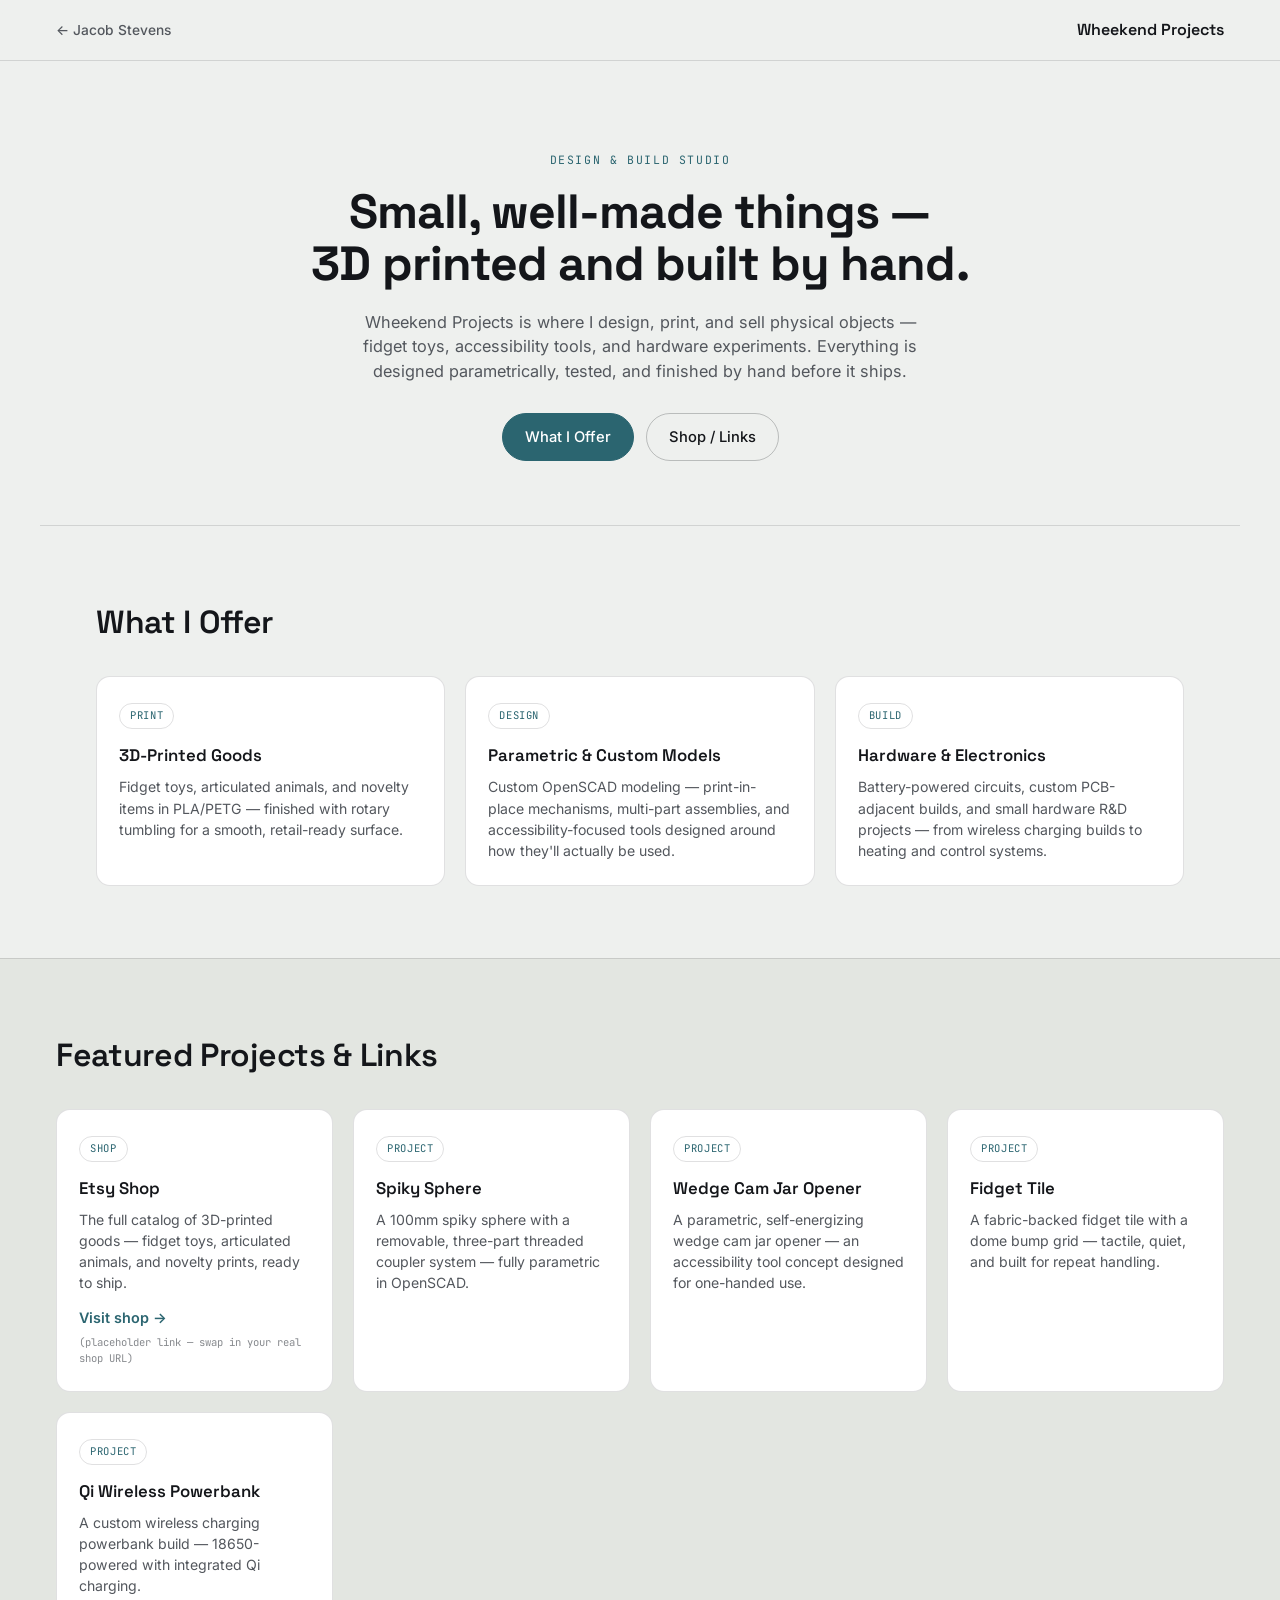
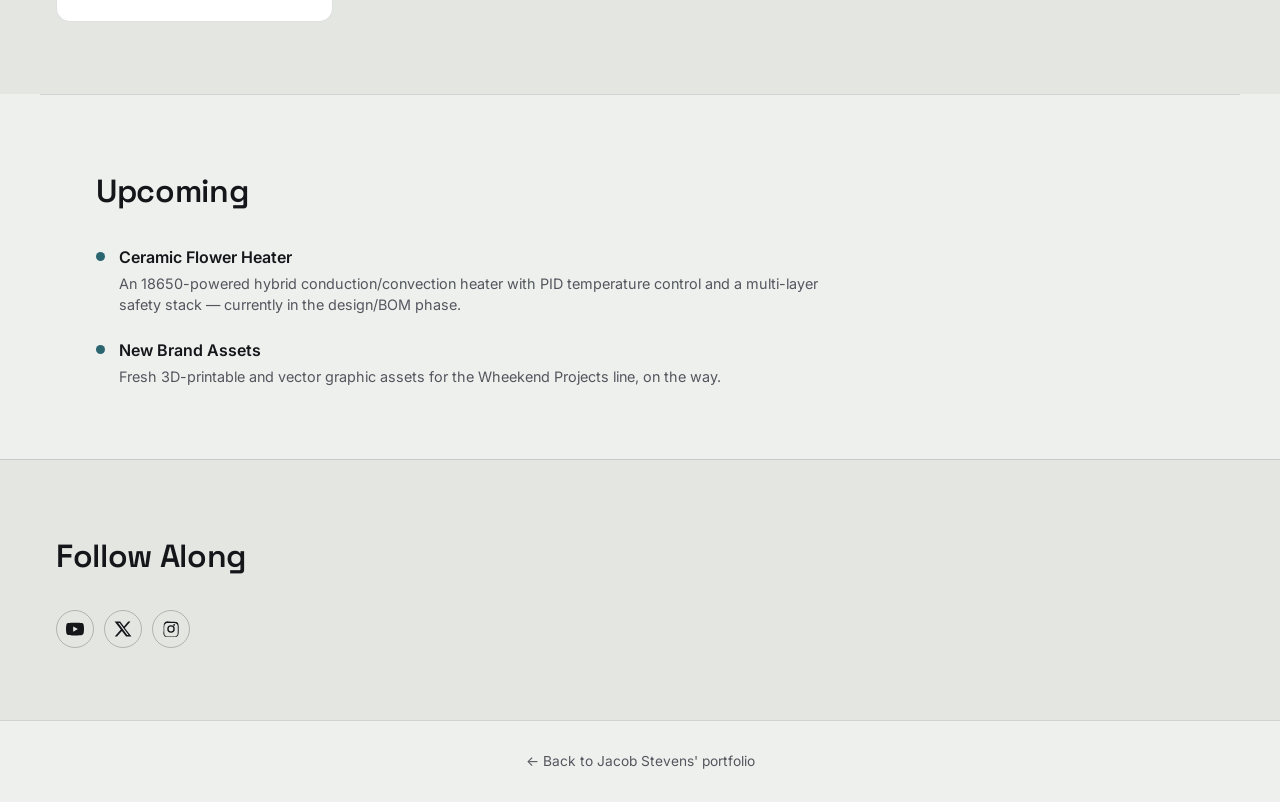
==== wheekend-projects.html @ 5ad763ce "Add files via upload" ====
<!DOCTYPE html>
<html lang="en">
<head>
<meta charset="UTF-8">
<meta name="viewport" content="width=device-width, initial-scale=1.0">
<title>Wheekend Projects — 3D-Printed Builds &amp; Hardware</title>
<link rel="preconnect" href="https://fonts.googleapis.com">
<link href="https://fonts.googleapis.com/css2?family=Space+Grotesk:wght@400;500;600;700&family=Inter:wght@400;500;600&family=JetBrains+Mono:wght@400;500&display=swap" rel="stylesheet">
<link rel="stylesheet" href="styles.css">
<link rel="stylesheet" href="wheekend.css">
</head>
<body class="wk-body">

<header class="wk-nav">
  <a href="index.html" class="wk-back">← Jacob Stevens</a>
  <span class="wk-brand">Wheekend Projects</span>
</header>

<section class="wk-hero">
  <p class="wk-eyebrow">DESIGN &amp; BUILD STUDIO</p>
  <h1 class="wk-title">Small, well-made things — <br>3D printed and built by hand.</h1>
  <p class="wk-sub">Wheekend Projects is where I design, print, and sell physical objects — fidget toys, accessibility tools, and hardware experiments. Everything is designed parametrically, tested, and finished by hand before it ships.</p>
  <div class="wk-cta-row">
    <a href="#offer" class="wk-btn wk-btn-primary">What I Offer</a>
    <a href="#shop" class="wk-btn">Shop / Links</a>
  </div>
</section>

<!-- WHAT I OFFER -->
<section class="wk-section" id="offer">
  <h2 class="wk-h2">What I Offer</h2>
  <div class="wk-grid">
    <article class="wk-card">
      <span class="wk-card-tag">PRINT</span>
      <h3>3D-Printed Goods</h3>
      <p>Fidget toys, articulated animals, and novelty items in PLA/PETG — finished with rotary tumbling for a smooth, retail-ready surface.</p>
    </article>
    <article class="wk-card">
      <span class="wk-card-tag">DESIGN</span>
      <h3>Parametric &amp; Custom Models</h3>
      <p>Custom OpenSCAD modeling — print-in-place mechanisms, multi-part assemblies, and accessibility-focused tools designed around how they'll actually be used.</p>
    </article>
    <article class="wk-card">
      <span class="wk-card-tag">BUILD</span>
      <h3>Hardware &amp; Electronics</h3>
      <p>Battery-powered circuits, custom PCB-adjacent builds, and small hardware R&amp;D projects — from wireless charging builds to heating and control systems.</p>
    </article>
  </div>
</section>

<!-- FEATURED PROJECTS -->
<section class="wk-section wk-alt" id="shop">
  <h2 class="wk-h2">Featured Projects &amp; Links</h2>
  <div class="wk-grid">
    <article class="wk-card wk-link-card">
      <span class="wk-card-tag">SHOP</span>
      <h3>Etsy Shop</h3>
      <p>The full catalog of 3D-printed goods — fidget toys, articulated animals, and novelty prints, ready to ship.</p>
      <a href="https://www.etsy.com/shop/WheekendProjects" target="_blank" rel="noopener" class="wk-link">Visit shop →</a>
      <span class="wk-note">(placeholder link — swap in your real shop URL)</span>
    </article>
    <article class="wk-card">
      <span class="wk-card-tag">PROJECT</span>
      <h3>Spiky Sphere</h3>
      <p>A 100mm spiky sphere with a removable, three-part threaded coupler system — fully parametric in OpenSCAD.</p>
    </article>
    <article class="wk-card">
      <span class="wk-card-tag">PROJECT</span>
      <h3>Wedge Cam Jar Opener</h3>
      <p>A parametric, self-energizing wedge cam jar opener — an accessibility tool concept designed for one-handed use.</p>
    </article>
    <article class="wk-card">
      <span class="wk-card-tag">PROJECT</span>
      <h3>Fidget Tile</h3>
      <p>A fabric-backed fidget tile with a dome bump grid — tactile, quiet, and built for repeat handling.</p>
    </article>
    <article class="wk-card">
      <span class="wk-card-tag">PROJECT</span>
      <h3>Qi Wireless Powerbank</h3>
      <p>A custom wireless charging powerbank build — 18650-powered with integrated Qi charging.</p>
    </article>
  </div>
</section>

<!-- UPCOMING -->
<section class="wk-section" id="upcoming">
  <h2 class="wk-h2">Upcoming</h2>
  <div class="wk-upcoming-list">
    <div class="wk-upcoming-row">
      <span class="wk-status-dot"></span>
      <div>
        <p class="wk-upcoming-title">Ceramic Flower Heater</p>
        <p class="wk-upcoming-desc">An 18650-powered hybrid conduction/convection heater with PID temperature control and a multi-layer safety stack — currently in the design/BOM phase.</p>
      </div>
    </div>
    <div class="wk-upcoming-row">
      <span class="wk-status-dot"></span>
      <div>
        <p class="wk-upcoming-title">New Brand Assets</p>
        <p class="wk-upcoming-desc">Fresh 3D-printable and vector graphic assets for the Wheekend Projects line, on the way.</p>
      </div>
    </div>
  </div>
</section>

<!-- SOCIAL -->
<section class="wk-section wk-alt">
  <h2 class="wk-h2">Follow Along</h2>
  <div class="social-links wk-social">
    <a href="https://youtube.com/@jacobs1302" class="social-btn" title="YouTube" target="_blank" rel="noopener">
      <svg viewBox="0 0 24 24" fill="currentColor"><path d="M23.5 6.2a3 3 0 0 0-2.1-2.1C19.5 3.5 12 3.5 12 3.5s-7.5 0-9.4.6A3 3 0 0 0 .5 6.2 31.6 31.6 0 0 0 0 12a31.6 31.6 0 0 0 .5 5.8 3 3 0 0 0 2.1 2.1c1.9.6 9.4.6 9.4.6s7.5 0 9.4-.6a3 3 0 0 0 2.1-2.1A31.6 31.6 0 0 0 24 12a31.6 31.6 0 0 0-.5-5.8ZM9.6 15.5V8.5L15.8 12Z"/></svg>
    </a>
    <a href="https://twitter.com/jacobs1302" class="social-btn" title="Twitter / X" target="_blank" rel="noopener">
      <svg viewBox="0 0 24 24" fill="currentColor"><path d="M18.9 2H22l-7.6 8.7L23.3 22h-7.2l-5.6-7.3L4 22H1l8.1-9.3L.8 2h7.4l5.1 6.7Zm-1.3 18h1.8L7.5 4H5.6Z"/></svg>
    </a>
    <a href="https://instagram.com/jacobs1302" class="social-btn" title="Instagram" target="_blank" rel="noopener">
      <svg viewBox="0 0 24 24" fill="currentColor"><path d="M12 2.2c3.2 0 3.6 0 4.9.1 1.2.1 2 .3 2.4.5.6.2 1 .5 1.5.9.4.4.7.9.9 1.5.2.4.4 1.2.5 2.4.1 1.3.1 1.7.1 4.9s0 3.6-.1 4.9c-.1 1.2-.3 2-.5 2.4-.2.6-.5 1-.9 1.5-.4.4-.9.7-1.5.9-.4.2-1.2.4-2.4.5-1.3.1-1.7.1-4.9.1s-3.6 0-4.9-.1c-1.2-.1-2-.3-2.4-.5-.6-.2-1-.5-1.5-.9-.4-.4-.7-.9-.9-1.5-.2-.4-.4-1.2-.5-2.4C2.2 15.6 2.2 15.2 2.2 12s0-3.6.1-4.9c.1-1.2.3-2 .5-2.4.2-.6.5-1 .9-1.5.4-.4.9-.7 1.5-.9.4-.2 1.2-.4 2.4-.5C8.4 2.2 8.8 2.2 12 2.2Zm0 1.8c-3.1 0-3.5 0-4.7.1-1 .1-1.6.2-1.9.4-.5.2-.8.4-1.2.7-.3.4-.5.7-.7 1.2-.1.3-.3.9-.4 1.9-.1 1.2-.1 1.6-.1 4.7s0 3.5.1 4.7c.1 1 .2 1.6.4 1.9.2.5.4.8.7 1.2.4.3.7.5 1.2.7.3.1.9.3 1.9.4 1.2.1 1.6.1 4.7.1s3.5 0 4.7-.1c1-.1 1.6-.2 1.9-.4.5-.2.8-.4 1.2-.7.3-.4.5-.7.7-1.2.1-.3.3-.9.4-1.9.1-1.2.1-1.6.1-4.7s0-3.5-.1-4.7c-.1-1-.2-1.6-.4-1.9-.2-.5-.4-.8-.7-1.2-.4-.3-.7-.5-1.2-.7-.3-.1-.9-.3-1.9-.4-1.2-.1-1.6-.1-4.7-.1Z"/><path d="M12 7a5 5 0 1 0 0 10 5 5 0 0 0 0-10Zm0 8.2a3.2 3.2 0 1 1 0-6.4 3.2 3.2 0 0 1 0 6.4ZM17.4 6.6a1.2 1.2 0 1 1-2.4 0 1.2 1.2 0 0 1 2.4 0Z"/></svg>
    </a>
  </div>
</section>

<footer class="wk-footer">
  <a href="index.html">← Back to Jacob Stevens' portfolio</a>
</footer>

</body>
</html>
---- styles.css ----
/* ===== Tokens =====
   Paper:  #EEF0EE  cool light gray (deliberately not cream)
   Paper alt: #E4E7E2
   Ink:    #14161A
   Ink soft: #53575D
   Red (from brand mark): #C6362B
   Teal (from mascot hat, secondary accent): #2B6570
   Line: rgba(20,22,26,.12)
*/

:root{
  --paper:#EEF0EE;
  --paper-alt:#E3E6E1;
  --ink:#14161A;
  --ink-soft:#53575D;
  --red:#C6362B;
  --red-soft:#E7DAD4;
  --teal:#2B6570;
  --line: rgba(20,22,26,.13);
  --line-strong: rgba(20,22,26,.24);
  --display: 'Space Grotesk', sans-serif;
  --body: 'Inter', sans-serif;
  --mono: 'JetBrains Mono', monospace;
}

*{box-sizing:border-box; margin:0; padding:0;}
html{scroll-behavior:smooth;}
body{
  background:var(--paper);
  color:var(--ink);
  font-family:var(--body);
  line-height:1.5;
  -webkit-font-smoothing:antialiased;
}

@media (prefers-reduced-motion: reduce){
  html{scroll-behavior:auto;}
  *{animation-duration:.01ms !important; transition-duration:.01ms !important;}
}

a{color:inherit; text-decoration:none;}
img{display:block; max-width:100%;}

.grain{
  position:fixed; inset:0; pointer-events:none; z-index:1;
  opacity:.035;
  background-image:url("data:image/svg+xml,%3Csvg xmlns='http://www.w3.org/2000/svg' width='120' height='120'%3E%3Cfilter id='n'%3E%3CfeTurbulence type='fractalNoise' baseFrequency='0.9' numOctaves='2' stitchTiles='stitch'/%3E%3C/filter%3E%3Crect width='100%25' height='100%25' filter='url(%23n)'/%3E%3C/svg%3E");
}

:focus-visible{
  outline: 2px solid var(--red);
  outline-offset: 3px;
}

/* ===== Top nav ===== */
.topnav{
  position:sticky; top:0; z-index:50;
  display:flex; align-items:center; justify-content:space-between;
  padding: 18px clamp(20px, 5vw, 56px);
  background: rgba(238,240,238,.86);
  backdrop-filter: blur(10px);
  border-bottom:1px solid var(--line);
}
.brand-mark{display:flex; flex-direction:column; line-height:1.1;}
.brand-name{font-family:var(--display); font-weight:600; font-size:1.05rem; letter-spacing:-.01em;}
.brand-handle{font-family:var(--mono); font-size:.72rem; color:var(--ink-soft); margin-top:2px;}

.navlinks{display:flex; gap:clamp(16px,3vw,34px);}
.navlinks a{
  display:flex; align-items:center; gap:7px;
  font-size:.9rem; font-weight:500; color:var(--ink-soft);
  transition:color .15s ease;
}
.navlinks a:hover{color:var(--ink);}
.navtag{
  font-family:var(--mono); font-size:.65rem; font-weight:500;
  border:1px solid var(--line-strong); border-radius:3px;
  padding:2px 5px; color:var(--ink);
}

.navtoggle{display:none; flex-direction:column; gap:5px; background:none; border:none; cursor:pointer; padding:6px;}
.navtoggle span{width:22px; height:2px; background:var(--ink); display:block;}

@media (max-width:760px){
  .navlinks{
    position:fixed; top:64px; left:0; right:0;
    background:var(--paper);
    flex-direction:column; gap:0;
    border-bottom:1px solid var(--line);
    max-height:0; overflow:hidden;
    transition:max-height .25s ease;
  }
  .navlinks.open{max-height:280px;}
  .navlinks a{padding:16px 24px; border-top:1px solid var(--line);}
  .navtoggle{display:flex;}
}

/* ===== Hero ===== */
.hero{
  display:grid; grid-template-columns:1.3fr .9fr; align-items:center; gap:40px;
  padding: clamp(50px,8vw,100px) clamp(20px,5vw,56px) clamp(60px,8vw,110px);
  max-width:1360px; margin:0 auto;
}
.hero-eyebrow{
  font-family:var(--mono); font-size:.72rem; letter-spacing:.14em;
  color:var(--red); text-transform:uppercase; margin-bottom:18px;
}
.hero-title{
  font-family:var(--display); font-weight:700;
  font-size:clamp(2.4rem, 5.4vw, 4.4rem);
  letter-spacing:-.02em; line-height:1.02;
  margin-bottom:22px;
}
.hero-sub{
  max-width:46ch; color:var(--ink-soft); font-size:1.05rem; margin-bottom:32px;
}
.hero-formats{display:flex; flex-wrap:wrap; gap:10px;}
.hero-chip{
  display:flex; align-items:center; gap:8px;
  border:1px solid var(--line-strong); border-radius:999px;
  padding:9px 16px 9px 10px; font-size:.86rem; font-weight:500;
  transition: background .15s ease, border-color .15s ease;
}
.hero-chip:hover{background:var(--ink); color:var(--paper); border-color:var(--ink);}
.chip-tag{
  font-family:var(--mono); font-size:.68rem;
  background:var(--ink); color:var(--paper);
  border-radius:3px; padding:2px 6px;
}
.hero-chip:hover .chip-tag{background:var(--paper); color:var(--ink);}

.hero-mark{
  display:flex; justify-content:center; align-items:center;
  background:#fff; border:1px solid var(--line); border-radius:18px;
  padding:24px;
}
.hero-mark img{width:100%; height:auto;}

@media (max-width:860px){
  .hero{grid-template-columns:1fr;}
  .hero-mark{order:-1; max-width:360px; margin:0 auto;}
}

/* ===== Format sections ===== */
.format-section{
  padding: clamp(56px,7vw,96px) clamp(20px,5vw,56px);
  max-width:1360px; margin:0 auto;
  border-top:1px solid var(--line);
}
.format-section.alt{background:var(--paper-alt); max-width:none; border-top:1px solid var(--line);}
.format-section.alt > *{max-width:1360px; margin-left:auto; margin-right:auto;}

.section-head{
  display:flex; gap:20px; align-items:flex-start;
  margin-bottom:40px;
}
.section-tag{
  font-family:var(--mono); font-size:.78rem; font-weight:500;
  border:1px solid var(--line-strong); border-radius:4px;
  padding:6px 9px; flex-shrink:0; margin-top:6px;
}
.section-head h2{
  font-family:var(--display); font-weight:600;
  font-size:clamp(1.7rem, 3vw, 2.3rem); letter-spacing:-.01em;
  margin-bottom:8px;
}
.section-desc{color:var(--ink-soft); font-size:1rem; max-width:56ch;}

/* ---- About ---- */
.about-section{
  padding: 0 clamp(20px,5vw,56px) clamp(50px,7vw,80px);
  max-width:1360px; margin:0 auto;
}
.about-card{
  display:flex; gap:28px; align-items:flex-start;
  background:#fff; border:1px solid var(--line); border-radius:18px;
  padding:clamp(22px,3vw,32px);
}
.about-avatar{
  width:96px; height:96px; border-radius:14px; object-fit:cover; flex-shrink:0;
  background:var(--paper-alt);
}
.about-name{font-family:var(--display); font-weight:600; font-size:1.3rem; margin-bottom:10px;}
.about-bio{color:var(--ink-soft); font-size:.95rem; max-width:64ch; margin-bottom:18px;}
.about-bio a{color:var(--red); text-decoration:underline;}
.about-bio-note{
  display:block; margin-top:8px; font-family:var(--mono); font-size:.68rem;
  color:var(--ink-soft); opacity:.65;
}
.social-links{display:flex; gap:10px; flex-wrap:wrap;}
.social-btn{
  width:38px; height:38px; border-radius:50%;
  display:flex; align-items:center; justify-content:center;
  border:1px solid var(--line-strong); color:var(--ink);
  transition: background .15s ease, color .15s ease;
}
.social-btn svg{width:18px; height:18px;}
.social-btn:hover{background:var(--ink); color:var(--paper);}

@media (max-width:560px){
  .about-card{flex-direction:column; align-items:center; text-align:center;}
  .social-links{justify-content:center;}
}

/* ---- Podcast: era timeline ---- */
.era-track{display:flex; flex-direction:column;}

.era-connector{
  display:flex; align-items:center; gap:14px;
  padding:18px 0 18px 26px;
  color:var(--ink-soft);
}
.era-connector::before{
  content:''; width:1px; height:26px; background:var(--line-strong); margin-left:1px;
}
.era-connector span{
  font-family:var(--mono); font-size:.68rem; text-transform:uppercase; letter-spacing:.1em;
  border:1px solid var(--line-strong); border-radius:999px; padding:5px 12px;
}

.era{
  background:#fff; border:1px solid var(--line); border-radius:18px;
  padding:28px clamp(20px,3vw,34px) 30px;
}
.era-head{display:flex; justify-content:space-between; align-items:center; margin-bottom:20px;}
.era-index{font-family:var(--mono); font-size:.7rem; letter-spacing:.08em; color:var(--ink-soft);}
.era-format{
  font-family:var(--mono); font-size:.66rem; letter-spacing:.06em;
  background:var(--paper-alt); border:1px solid var(--line); border-radius:999px;
  padding:4px 10px; color:var(--ink-soft);
}

.era-body{display:grid; grid-template-columns:180px 1fr; gap:28px; align-items:start;}
@media (max-width:640px){.era-body{grid-template-columns:1fr;}}

.era-logo-plate{
  border-radius:12px; overflow:hidden; display:flex; align-items:center; justify-content:center;
  aspect-ratio:1/1;
}
.era-recap{background:#151719;}
.era-tps{background:#A8D8D8;}
.era-idiot{background:#202226;}
.era-logo{width:100%; height:100%; object-fit:contain; padding:14px;}

.era-text h3{font-family:var(--display); font-weight:600; font-size:1.25rem; margin-bottom:10px;}
.era-akas{color:var(--ink-soft); font-weight:400; font-size:1rem;}
.era-text > p{color:var(--ink-soft); font-size:.92rem; max-width:62ch; margin-bottom:16px;}
.era-banner{width:100%; max-width:420px; border-radius:8px; border:1px solid var(--line);}
.era-logo-strip{display:flex; gap:10px; flex-wrap:wrap;}
.era-logo-strip img{
  width:56px; height:56px; object-fit:cover; border-radius:8px; border:1px solid var(--line);
}

.ep-gallery{
  display:grid; grid-template-columns:repeat(auto-fill, minmax(190px,1fr)); gap:14px;
  margin-top:26px; padding-top:24px; border-top:1px solid var(--line);
}
.ep-card{
  background:var(--paper); border:1px solid var(--line); border-radius:10px; overflow:hidden;
}
.ep-card img{aspect-ratio:16/9; object-fit:cover; width:100%;}
.ep-card figcaption{padding:10px 12px 12px; display:flex; flex-direction:column; gap:5px;}
.ep-thumb-placeholder{
  aspect-ratio:16/9;
  background: repeating-linear-gradient(135deg, #DAD9D3, #DAD9D3 10px, #CFCEC7 10px, #CFCEC7 20px);
  display:flex; align-items:center; justify-content:center;
  font-family:var(--mono); font-size:.68rem; color:var(--ink-soft); text-transform:uppercase;
}

.hiatus-note{
  display:flex; align-items:center; gap:9px;
  margin-top:22px; padding-top:18px; border-top:1px solid var(--line);
  font-size:.85rem; color:var(--ink-soft);
}
.hiatus-dot{width:8px; height:8px; border-radius:50%; background:var(--red); flex-shrink:0;}

/* ---- Personal Brand ---- */
.channel-strip{
  display:flex; align-items:center; gap:16px;
  background:#fff; border:1px solid var(--line); border-radius:14px;
  padding:16px 20px; margin-bottom:26px;
}
.channel-logo{width:64px; height:auto; border-radius:8px;}
.channel-name{font-family:var(--display); font-weight:600; font-size:1.05rem;}
.channel-meta{color:var(--ink-soft); font-size:.86rem; margin-top:2px;}
.channel-strip.secondary{margin-top:34px; margin-bottom:0;}

.brand-banner{
  border-radius:12px; overflow:hidden; border:1px solid var(--line); margin-bottom:22px;
}
.brand-banner img{width:100%; height:auto; display:block;}

.wheekend-mark{
  width:64px; height:64px; border-radius:8px;
  background:var(--teal); color:#fff;
  display:flex; align-items:center; justify-content:center;
  font-family:var(--mono); font-weight:600; font-size:.95rem; flex-shrink:0;
}
.pending-pill{
  margin-left:auto; font-family:var(--mono); font-size:.68rem;
  border:1px solid var(--line-strong); border-radius:999px;
  padding:6px 12px; color:var(--ink-soft); white-space:nowrap;
}
.visit-pill{
  margin-left:auto; font-family:var(--mono); font-size:.72rem; font-weight:500;
  background:var(--ink); color:var(--paper); border-radius:999px;
  padding:8px 16px; white-space:nowrap; transition:background .15s ease;
}
.visit-pill:hover{background:var(--red);}

.filter-row{display:flex; flex-wrap:wrap; gap:8px; margin-bottom:22px;}
.filter-btn{
  font-family:var(--mono); font-size:.75rem;
  border:1px solid var(--line-strong); border-radius:999px;
  background:transparent; padding:8px 14px; cursor:pointer;
  color:var(--ink-soft); transition: all .15s ease;
}
.filter-btn:hover{border-color:var(--ink);}
.filter-btn.active{background:var(--ink); color:var(--paper); border-color:var(--ink);}

.video-grid{
  display:grid; grid-template-columns:repeat(auto-fill, minmax(230px,1fr)); gap:16px;
}
.video-card{
  background:#fff; border:1px solid var(--line); border-radius:12px;
  overflow:hidden; transition: transform .18s ease, box-shadow .18s ease;
}
.video-card:hover{transform:translateY(-3px); box-shadow:0 10px 24px rgba(20,22,26,.1);}
.video-card img{aspect-ratio:16/9; object-fit:cover; width:100%;}
.video-card figcaption{padding:12px 14px 14px; display:flex; flex-direction:column; gap:6px;}
.vc-title{font-size:.86rem; font-weight:500; line-height:1.25;}
.vc-tag{font-family:var(--mono); font-size:.66rem; color:var(--red); letter-spacing:.04em;}
.video-card.hidden{display:none;}

/* ---- Esports ---- */
.org-plate-aura{background:#151719;}
.org-plate-solarix{background:#0A0A0C;}

.roster-block{
  margin-top:22px; padding-top:20px; border-top:1px solid var(--line);
}
.roster-label{
  display:block; font-family:var(--mono); font-size:.68rem; letter-spacing:.06em;
  text-transform:uppercase; color:var(--ink-soft); margin-bottom:10px;
}
.roster-chips{display:flex; flex-wrap:wrap; gap:8px;}
.roster-chip{
  font-size:.86rem; font-weight:500;
  background:var(--paper-alt); border:1px solid var(--line); border-radius:999px;
  padding:7px 14px;
}
.roster-chip-you{background:var(--ink); color:var(--paper); border-color:var(--ink);}
.roster-chip-you em{font-style:normal; opacity:.7; font-size:.85em; margin-left:4px;}

.asset-strip{
  display:flex; gap:10px; flex-wrap:wrap;
  margin-top:22px; padding-top:20px; border-top:1px solid var(--line);
}
.asset-strip img{
  width:84px; height:84px; object-fit:cover; border-radius:8px; border:1px solid var(--line);
}

/* ---- Lightbox ---- */
.lightbox-overlay{
  position:fixed; inset:0; z-index:200;
  background:rgba(20,22,26,.82);
  display:flex; align-items:center; justify-content:center;
  opacity:0; pointer-events:none; transition:opacity .18s ease;
  padding:40px;
}
.lightbox-overlay.open{opacity:1; pointer-events:auto;}
.lightbox-img{
  max-width:min(720px, 88vw); max-height:82vh;
  border-radius:10px; box-shadow:0 20px 60px rgba(0,0,0,.4);
  object-fit:contain;
}
.lightbox-close{
  position:absolute; top:22px; right:clamp(20px,4vw,48px);
  width:40px; height:40px; border-radius:50%;
  background:rgba(255,255,255,.12); border:1px solid rgba(255,255,255,.3);
  color:#fff; font-size:1.4rem; line-height:1; cursor:pointer;
}
.lightbox-close:hover{background:rgba(255,255,255,.22);}

/* ---- Painter Film ---- */
.film-layout{display:grid; grid-template-columns:.85fr 1.4fr; gap:24px;}
@media (max-width:820px){.film-layout{grid-template-columns:1fr;}}
.film-cover{
  position:relative; aspect-ratio:2/3; border-radius:12px; overflow:hidden;
  border:1px solid var(--line);
}
.film-cover-img{width:100%; height:100%; object-fit:cover;}

.crew-grid{
  display:grid; grid-template-columns:repeat(auto-fill, minmax(150px,1fr)); gap:14px;
  align-content:start;
}
.crew-card{
  background:#fff; border:1px solid var(--line); border-radius:10px; overflow:hidden;
}
.crew-card img{aspect-ratio:1/1; object-fit:cover; width:100%;}
.crew-card figcaption{padding:10px 12px 12px; display:flex; flex-direction:column; gap:3px;}
.crew-role{font-family:var(--mono); font-size:.66rem; color:var(--red); text-transform:uppercase; letter-spacing:.04em;}
.crew-name{font-size:.86rem; font-weight:500;}

/* ===== Footer ===== */
.footer-banner{
  max-width:1360px; margin:0 auto 24px; border-radius:12px; overflow:hidden;
  border:1px solid var(--line);
}
.footer-banner img{width:100%; height:auto; display:block;}
.site-footer{border-top:1px solid var(--line); padding: 30px clamp(20px,5vw,56px);}
.footer-inner{
  max-width:1360px; margin:0 auto;
  display:flex; justify-content:space-between; align-items:center; flex-wrap:wrap; gap:10px;
}
.footer-name{font-family:var(--display); font-weight:600; font-size:.95rem;}
.footer-handle{font-family:var(--mono); font-size:.75rem; color:var(--ink-soft);}
.footer-note{font-size:.78rem; color:var(--ink-soft);}
---- wheekend.css ----
/* Wheekend Projects — uses the same tokens as styles.css, teal as primary accent instead of red */

.wk-body{background:var(--paper);}

.wk-nav{
  display:flex; align-items:center; justify-content:space-between;
  padding:18px clamp(20px,5vw,56px);
  border-bottom:1px solid var(--line);
  position:sticky; top:0; background:rgba(238,240,238,.9); backdrop-filter:blur(10px); z-index:10;
}
.wk-back{font-size:.86rem; color:var(--ink-soft); font-weight:500;}
.wk-back:hover{color:var(--ink);}
.wk-brand{font-family:var(--display); font-weight:600; font-size:1rem;}

.wk-hero{
  max-width:900px; margin:0 auto; text-align:center;
  padding: clamp(50px,8vw,90px) clamp(20px,5vw,56px) clamp(40px,6vw,64px);
}
.wk-eyebrow{
  font-family:var(--mono); font-size:.72rem; letter-spacing:.14em; text-transform:uppercase;
  color:var(--teal); margin-bottom:18px;
}
.wk-title{
  font-family:var(--display); font-weight:700; letter-spacing:-.02em; line-height:1.08;
  font-size:clamp(2rem,4.5vw,3rem); margin-bottom:20px;
}
.wk-sub{color:var(--ink-soft); font-size:1.02rem; max-width:56ch; margin:0 auto 30px;}
.wk-cta-row{display:flex; gap:12px; justify-content:center; flex-wrap:wrap;}
.wk-btn{
  font-weight:500; font-size:.92rem; border-radius:999px; padding:12px 22px;
  border:1px solid var(--line-strong); transition:all .15s ease;
}
.wk-btn:hover{border-color:var(--ink);}
.wk-btn-primary{background:var(--teal); color:#fff; border-color:var(--teal);}
.wk-btn-primary:hover{background:#1F4E57;}

.wk-section{
  max-width:1200px; margin:0 auto;
  padding: clamp(46px,6vw,72px) clamp(20px,5vw,56px);
  border-top:1px solid var(--line);
}
.wk-alt{background:var(--paper-alt); max-width:none;}
.wk-alt > *{max-width:1200px; margin-left:auto; margin-right:auto;}
.wk-h2{
  font-family:var(--display); font-weight:600; font-size:clamp(1.5rem,2.6vw,2rem);
  margin-bottom:30px; letter-spacing:-.01em;
}

.wk-grid{
  display:grid; grid-template-columns:repeat(auto-fill, minmax(260px,1fr)); gap:20px;
}
.wk-card{
  background:#fff; border:1px solid var(--line); border-radius:14px;
  padding:24px 22px;
}
.wk-card-tag{
  display:inline-block; font-family:var(--mono); font-size:.66rem; letter-spacing:.06em;
  color:var(--teal); border:1px solid var(--line); border-radius:999px;
  padding:4px 10px; margin-bottom:14px;
}
.wk-card h3{font-family:var(--display); font-size:1.05rem; font-weight:600; margin-bottom:8px;}
.wk-card p{color:var(--ink-soft); font-size:.88rem;}
.wk-link{display:inline-block; margin-top:14px; font-weight:600; color:var(--teal); font-size:.9rem;}
.wk-note{display:block; margin-top:6px; font-family:var(--mono); font-size:.66rem; color:var(--ink-soft); opacity:.7;}

.wk-upcoming-list{display:flex; flex-direction:column; gap:22px; max-width:760px;}
.wk-upcoming-row{display:flex; gap:14px; align-items:flex-start;}
.wk-status-dot{
  width:9px; height:9px; border-radius:50%; background:var(--teal);
  margin-top:7px; flex-shrink:0;
}
.wk-upcoming-title{font-weight:600; margin-bottom:4px;}
.wk-upcoming-desc{color:var(--ink-soft); font-size:.9rem;}

.wk-social{justify-content:flex-start;}
.wk-social .social-btn:hover{background:var(--teal); color:#fff;}

.wk-footer{
  text-align:center; padding:30px; border-top:1px solid var(--line);
  font-size:.86rem; color:var(--ink-soft);
}
.wk-footer a:hover{color:var(--ink);}
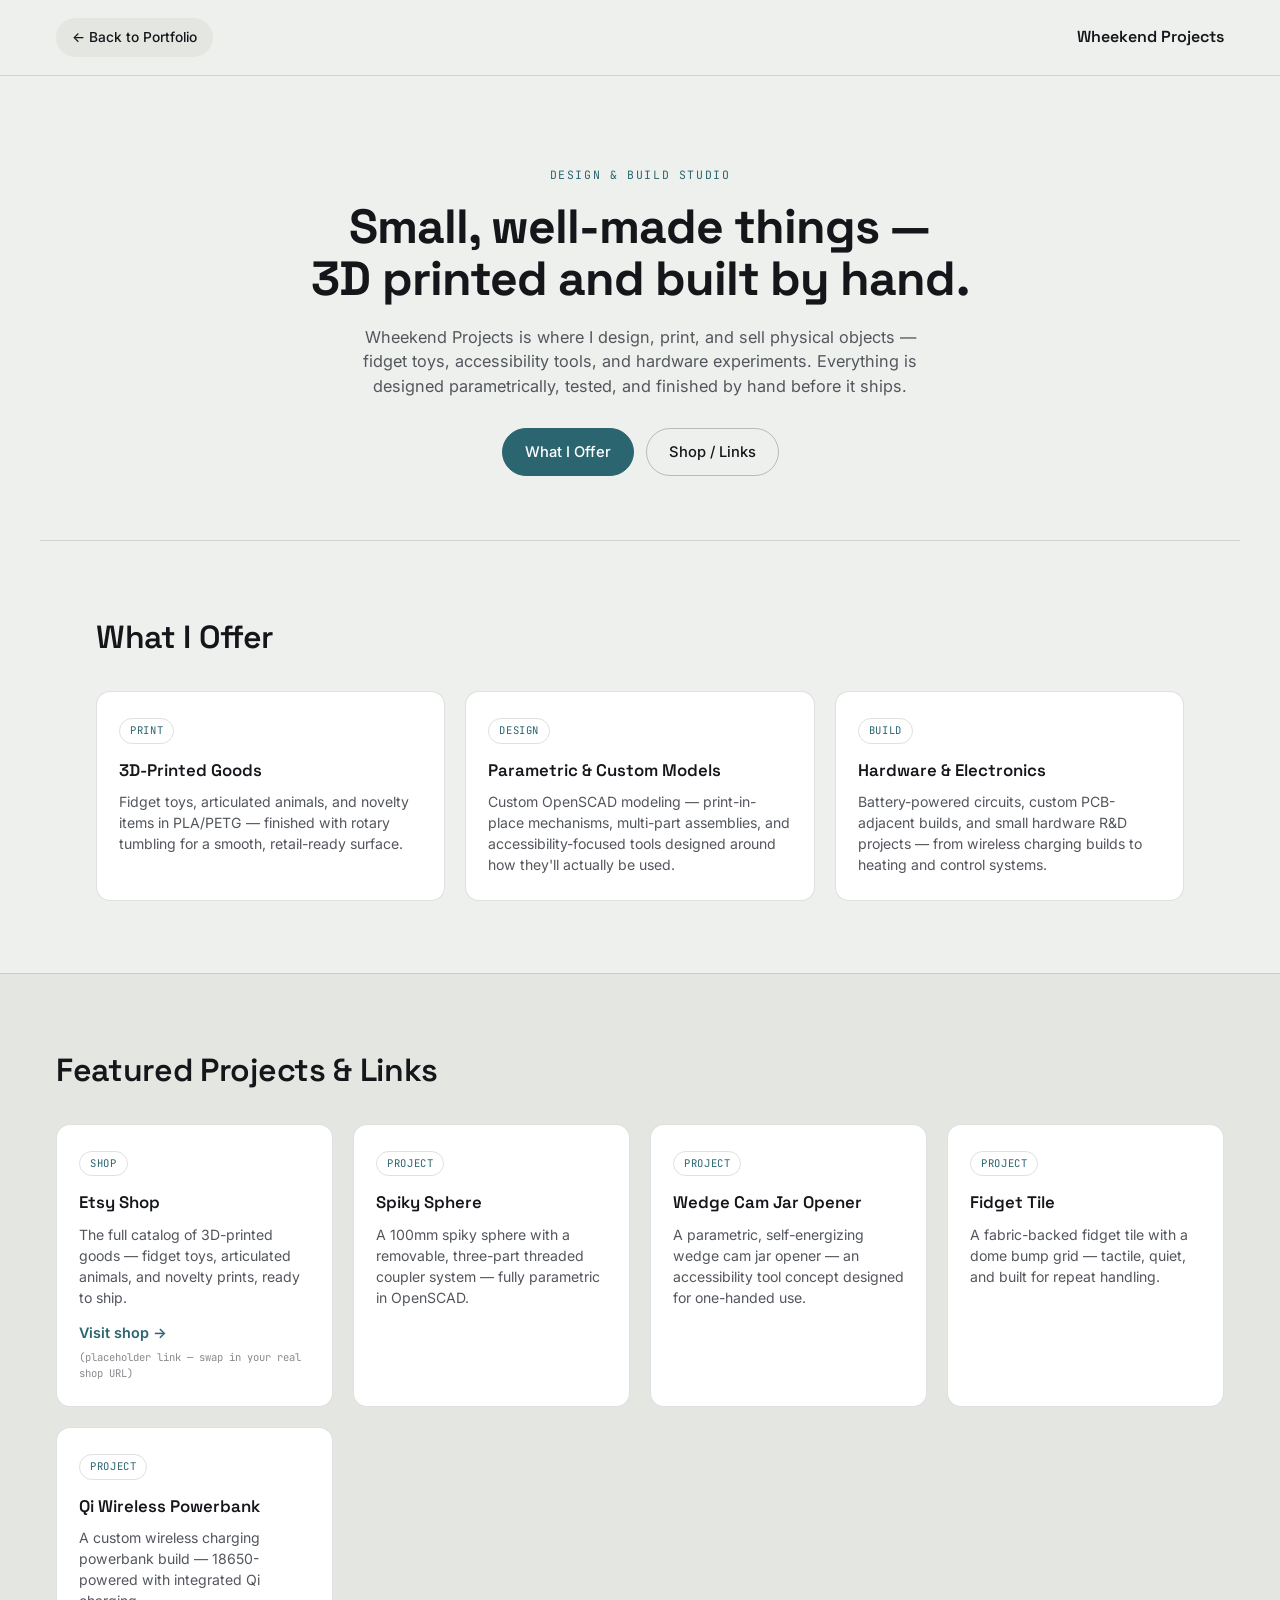
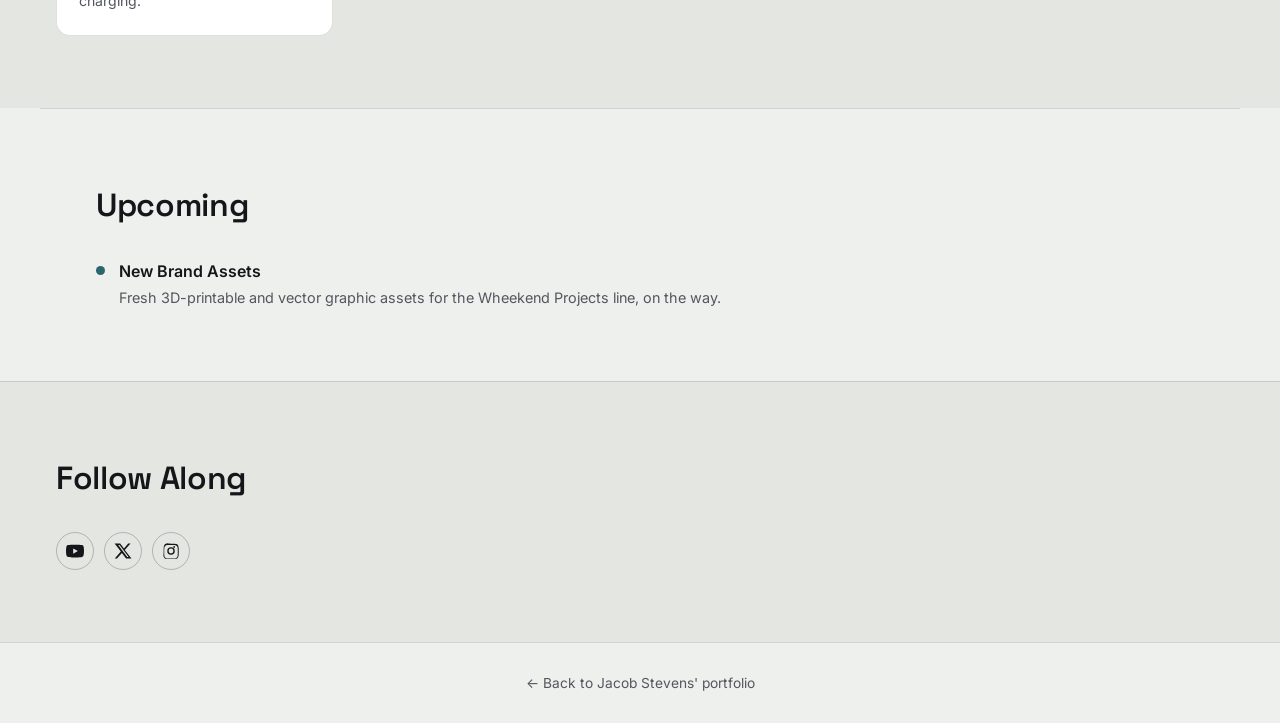
==== commit 81fbd18b: "Add files via upload" ====
--- a/wheekend-projects.html
+++ b/wheekend-projects.html
@@ -12,7 +12,7 @@
 <body class="wk-body">
 
 <header class="wk-nav">
-  <a href="index.html" class="wk-back">← Jacob Stevens</a>
+  <a href="index.html" class="wk-back">← Back to Portfolio</a>
   <span class="wk-brand">Wheekend Projects</span>
 </header>
 
@@ -89,13 +89,6 @@
     <div class="wk-upcoming-row">
       <span class="wk-status-dot"></span>
       <div>
-        <p class="wk-upcoming-title">Ceramic Flower Heater</p>
-        <p class="wk-upcoming-desc">An 18650-powered hybrid conduction/convection heater with PID temperature control and a multi-layer safety stack — currently in the design/BOM phase.</p>
-      </div>
-    </div>
-    <div class="wk-upcoming-row">
-      <span class="wk-status-dot"></span>
-      <div>
         <p class="wk-upcoming-title">New Brand Assets</p>
         <p class="wk-upcoming-desc">Fresh 3D-printable and vector graphic assets for the Wheekend Projects line, on the way.</p>
       </div>
--- a/styles.css
+++ b/styles.css
@@ -72,6 +72,13 @@
   transition:color .15s ease;
 }
 .navlinks a:hover{color:var(--ink);}
+.navlink-external{
+  color:var(--ink) !important;
+  background:var(--paper-alt); border-radius:999px; padding:7px 14px 7px 8px !important;
+  margin-left:4px;
+}
+.navlink-external:hover{background:var(--ink); color:var(--paper) !important;}
+.navlink-external .navtag{background:var(--teal); color:#fff; border-color:var(--teal);}
 .navtag{
   font-family:var(--mono); font-size:.65rem; font-weight:500;
   border:1px solid var(--line-strong); border-radius:3px;
--- a/wheekend.css
+++ b/wheekend.css
@@ -8,8 +8,12 @@
   border-bottom:1px solid var(--line);
   position:sticky; top:0; background:rgba(238,240,238,.9); backdrop-filter:blur(10px); z-index:10;
 }
-.wk-back{font-size:.86rem; color:var(--ink-soft); font-weight:500;}
-.wk-back:hover{color:var(--ink);}
+.wk-back{
+  font-size:.86rem; color:var(--ink); font-weight:500;
+  background:var(--paper-alt); border-radius:999px; padding:9px 16px;
+  transition:background .15s ease;
+}
+.wk-back:hover{background:var(--ink); color:var(--paper);}
 .wk-brand{font-family:var(--display); font-weight:600; font-size:1rem;}
 
 .wk-hero{
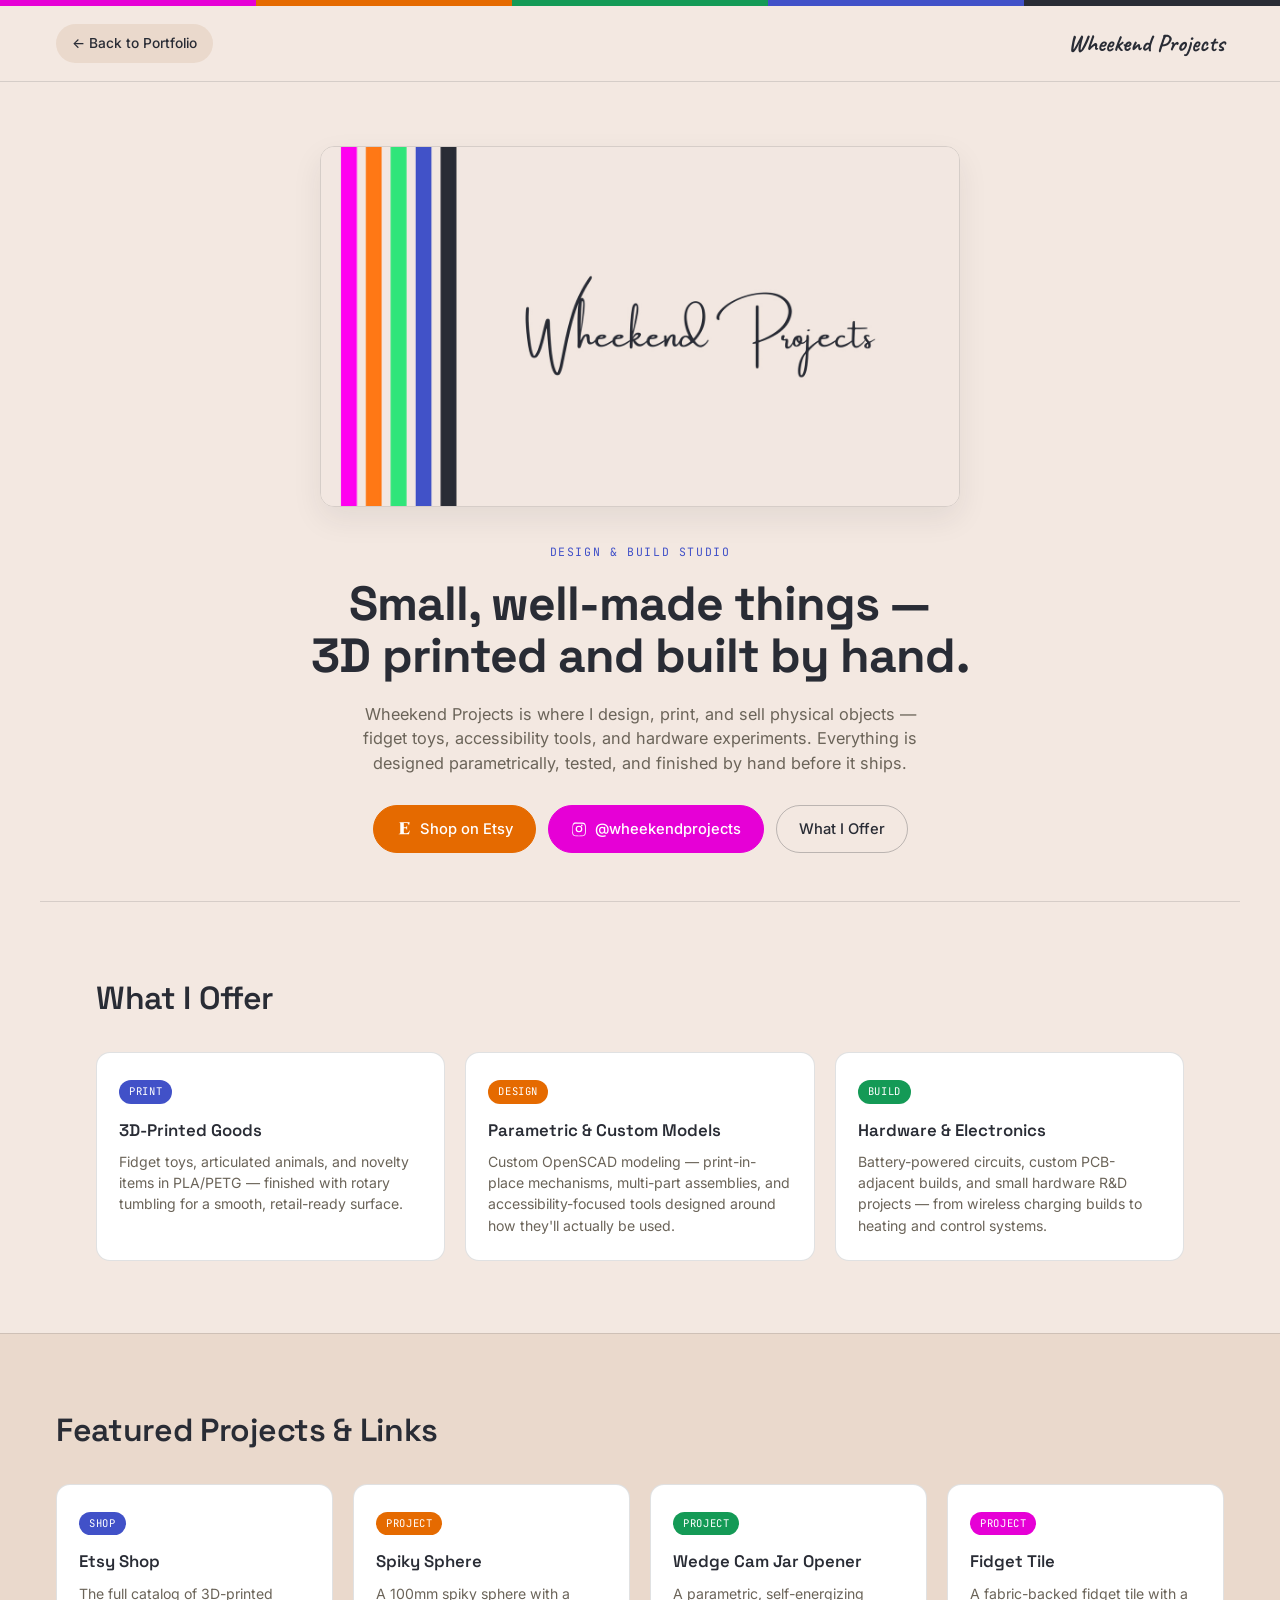
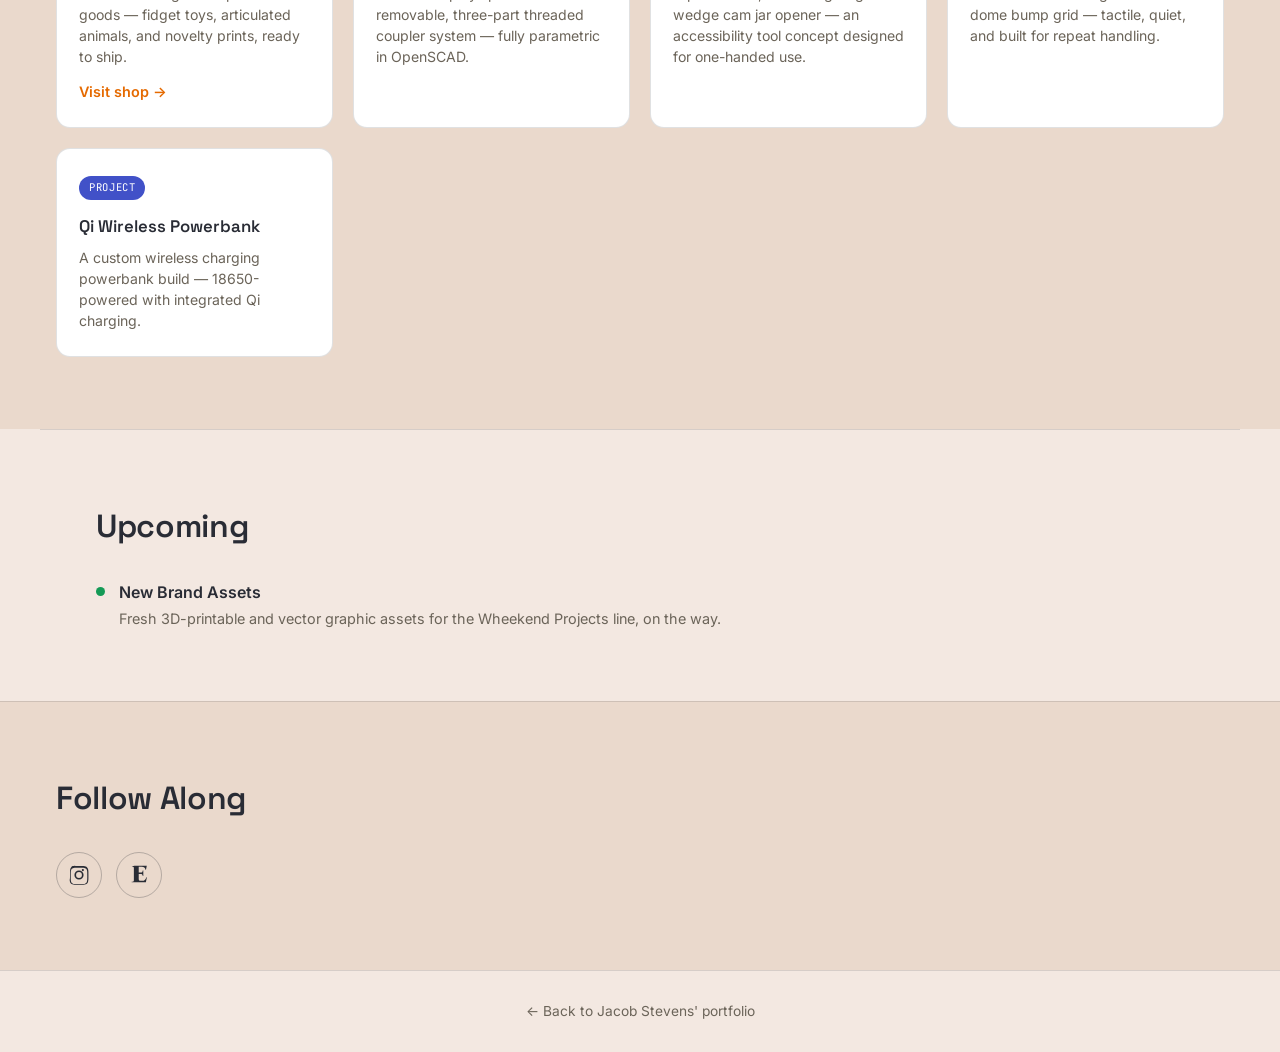
==== commit 8e5e9ad5: "Add files via upload" ====
--- a/wheekend-projects.html
+++ b/wheekend-projects.html
@@ -5,11 +5,13 @@
 <meta name="viewport" content="width=device-width, initial-scale=1.0">
 <title>Wheekend Projects — 3D-Printed Builds &amp; Hardware</title>
 <link rel="preconnect" href="https://fonts.googleapis.com">
-<link href="https://fonts.googleapis.com/css2?family=Space+Grotesk:wght@400;500;600;700&family=Inter:wght@400;500;600&family=JetBrains+Mono:wght@400;500&display=swap" rel="stylesheet">
+<link href="https://fonts.googleapis.com/css2?family=Space+Grotesk:wght@400;500;600;700&family=Inter:wght@400;500;600&family=JetBrains+Mono:wght@400;500&family=Caveat:wght@600;700&display=swap" rel="stylesheet">
 <link rel="stylesheet" href="styles.css">
 <link rel="stylesheet" href="wheekend.css">
 </head>
 <body class="wk-body">
+
+<div class="wk-stripe-bar"><span></span><span></span><span></span><span></span><span></span></div>
 
 <header class="wk-nav">
   <a href="index.html" class="wk-back">← Back to Portfolio</a>
@@ -17,12 +19,22 @@
 </header>
 
 <section class="wk-hero">
+  <div class="wk-hero-banner">
+    <img src="images/Wheekend_Banner.jpg" alt="Wheekend Projects banner">
+  </div>
   <p class="wk-eyebrow">DESIGN &amp; BUILD STUDIO</p>
   <h1 class="wk-title">Small, well-made things — <br>3D printed and built by hand.</h1>
   <p class="wk-sub">Wheekend Projects is where I design, print, and sell physical objects — fidget toys, accessibility tools, and hardware experiments. Everything is designed parametrically, tested, and finished by hand before it ships.</p>
   <div class="wk-cta-row">
-    <a href="#offer" class="wk-btn wk-btn-primary">What I Offer</a>
-    <a href="#shop" class="wk-btn">Shop / Links</a>
+    <a href="https://www.etsy.com/shop/WheekendProjects?ref=seller-platform-mcnav" target="_blank" rel="noopener" class="wk-btn wk-btn-etsy">
+      <svg viewBox="0 0 24 24" fill="currentColor"><path d="M7 2h13.5l-.9 4.2h-.5C18.5 3.8 17.6 3 15 3h-3.3v6.4h2c1.7 0 2.1-.6 2.4-2.4h.6v6.1h-.6c-.2-1.7-.7-2.3-2.4-2.3h-2V16c0 1.7.5 2.3 2.6 2.3h1.1c2.7 0 3.5-1 4.7-3.9h.5L19.5 20H4v-.6c1.9-.2 2.4-.4 2.4-1.7V4.3c0-1.3-.5-1.5-2.4-1.7Z"/></svg>
+      Shop on Etsy
+    </a>
+    <a href="https://www.instagram.com/wheekendprojects" target="_blank" rel="noopener" class="wk-btn wk-btn-insta">
+      <svg viewBox="0 0 24 24" fill="currentColor"><path d="M12 2.2c3.2 0 3.6 0 4.9.1 1.2.1 2 .3 2.4.5.6.2 1 .5 1.5.9.4.4.7.9.9 1.5.2.4.4 1.2.5 2.4.1 1.3.1 1.7.1 4.9s0 3.6-.1 4.9c-.1 1.2-.3 2-.5 2.4-.2.6-.5 1-.9 1.5-.4.4-.9.7-1.5.9-.4.2-1.2.4-2.4.5-1.3.1-1.7.1-4.9.1s-3.6 0-4.9-.1c-1.2-.1-2-.3-2.4-.5-.6-.2-1-.5-1.5-.9-.4-.4-.7-.9-.9-1.5-.2-.4-.4-1.2-.5-2.4C2.2 15.6 2.2 15.2 2.2 12s0-3.6.1-4.9c.1-1.2.3-2 .5-2.4.2-.6.5-1 .9-1.5.4-.4.9-.7 1.5-.9.4-.2 1.2-.4 2.4-.5C8.4 2.2 8.8 2.2 12 2.2Zm0 1.8c-3.1 0-3.5 0-4.7.1-1 .1-1.6.2-1.9.4-.5.2-.8.4-1.2.7-.3.4-.5.7-.7 1.2-.1.3-.3.9-.4 1.9-.1 1.2-.1 1.6-.1 4.7s0 3.5.1 4.7c.1 1 .2 1.6.4 1.9.2.5.4.8.7 1.2.4.3.7.5 1.2.7.3.1.9.3 1.9.4 1.2.1 1.6.1 4.7.1s3.5 0 4.7-.1c1-.1 1.6-.2 1.9-.4.5-.2.8-.4 1.2-.7.3-.4.5-.7.7-1.2.1-.3.3-.9.4-1.9.1-1.2.1-1.6.1-4.7s0-3.5-.1-4.7c-.1-1-.2-1.6-.4-1.9-.2-.5-.4-.8-.7-1.2-.4-.3-.7-.5-1.2-.7-.3-.1-.9-.3-1.9-.4-1.2-.1-1.6-.1-4.7-.1Z"/><path d="M12 7a5 5 0 1 0 0 10 5 5 0 0 0 0-10Zm0 8.2a3.2 3.2 0 1 1 0-6.4 3.2 3.2 0 0 1 0 6.4ZM17.4 6.6a1.2 1.2 0 1 1-2.4 0 1.2 1.2 0 0 1 2.4 0Z"/></svg>
+      @wheekendprojects
+    </a>
+    <a href="#offer" class="wk-btn">What I Offer</a>
   </div>
 </section>
 
@@ -56,8 +68,7 @@
       <span class="wk-card-tag">SHOP</span>
       <h3>Etsy Shop</h3>
       <p>The full catalog of 3D-printed goods — fidget toys, articulated animals, and novelty prints, ready to ship.</p>
-      <a href="https://www.etsy.com/shop/WheekendProjects" target="_blank" rel="noopener" class="wk-link">Visit shop →</a>
-      <span class="wk-note">(placeholder link — swap in your real shop URL)</span>
+      <a href="https://www.etsy.com/shop/WheekendProjects?ref=seller-platform-mcnav" target="_blank" rel="noopener" class="wk-link">Visit shop →</a>
     </article>
     <article class="wk-card">
       <span class="wk-card-tag">PROJECT</span>
@@ -100,14 +111,11 @@
 <section class="wk-section wk-alt">
   <h2 class="wk-h2">Follow Along</h2>
   <div class="social-links wk-social">
-    <a href="https://youtube.com/@jacobs1302" class="social-btn" title="YouTube" target="_blank" rel="noopener">
-      <svg viewBox="0 0 24 24" fill="currentColor"><path d="M23.5 6.2a3 3 0 0 0-2.1-2.1C19.5 3.5 12 3.5 12 3.5s-7.5 0-9.4.6A3 3 0 0 0 .5 6.2 31.6 31.6 0 0 0 0 12a31.6 31.6 0 0 0 .5 5.8 3 3 0 0 0 2.1 2.1c1.9.6 9.4.6 9.4.6s7.5 0 9.4-.6a3 3 0 0 0 2.1-2.1A31.6 31.6 0 0 0 24 12a31.6 31.6 0 0 0-.5-5.8ZM9.6 15.5V8.5L15.8 12Z"/></svg>
+    <a href="https://www.instagram.com/wheekendprojects" class="social-btn" title="Instagram — @wheekendprojects" target="_blank" rel="noopener">
+      <svg viewBox="0 0 24 24" fill="currentColor"><path d="M12 2.2c3.2 0 3.6 0 4.9.1 1.2.1 2 .3 2.4.5.6.2 1 .5 1.5.9.4.4.7.9.9 1.5.2.4.4 1.2.5 2.4.1 1.3.1 1.7.1 4.9s0 3.6-.1 4.9c-.1 1.2-.3 2-.5 2.4-.2.6-.5 1-.9 1.5-.4.4-.9.7-1.5.9-.4.2-1.2.4-2.4.5-1.3.1-1.7.1-4.9.1s-3.6 0-4.9-.1c-1.2-.1-2-.3-2.4-.5-.6-.2-1-.5-1.5-.9-.4-.4-.7-.9-.9-1.5-.2-.4-.4-1.2-.5-2.4C2.2 15.6 2.2 15.2 2.2 12s0-3.6.1-4.9c.1-1.2.3-2 .5-2.4.2-.6.5-1 .9-1.5.4-.4.9-.7 1.5-.9.4-.2 1.2-.4 2.4-.5C8.4 2.2 8.8 2.2 12 2.2Zm0 1.8c-3.1 0-3.5 0-4.7.1-1 .1-1.6.2-1.9.4-.5.2-.8.4-1.2.7-.3.4-.5.7-.7 1.2-.1.3-.3.9-.4 1.9-.1 1.2-.1 1.6-.1 4.7s0 3.5.1 4.7c.1 1 .2 1.6.4 1.9.2.5.4.8.7 1.2.4.3.7.5 1.2.7.3.1.9.3 1.9.4 1.2.1 1.6.1 4.7.1s3.5 0 4.7-.1c1-.1 1.6-.2 1.9-.4.5-.2.8-.4 1.2-.7.3-.4.5-.7.7-1.2.1-.3.3-.9.4-1.9.1-1.2.1-1.6.1-4.7s0-3.5-.1-4.7c-.1-1-.2-1.6-.4-1.9-.2-.5-.4-.8-.7-1.2-.4-.3-.7-.5-1.2-.7-.3-.1-.9-.3-1.9-.4-1.2-.1-1.6-.1-4.7-.1Z"/><path d="M12 7a5 5 0 1 0 0 10 5 5 0 0 0 0-10Zm0 8.2a3.2 3.2 0 1 1 0-6.4 3.2 3.2 0 0 1 0 6.4ZM17.4 6.6a1.2 1.2 0 1 1-2.4 0 1.2 1.2 0 0 1 2.4 0Z"/></svg>
     </a>
-    <a href="https://twitter.com/jacobs1302" class="social-btn" title="Twitter / X" target="_blank" rel="noopener">
-      <svg viewBox="0 0 24 24" fill="currentColor"><path d="M18.9 2H22l-7.6 8.7L23.3 22h-7.2l-5.6-7.3L4 22H1l8.1-9.3L.8 2h7.4l5.1 6.7Zm-1.3 18h1.8L7.5 4H5.6Z"/></svg>
-    </a>
-    <a href="https://instagram.com/jacobs1302" class="social-btn" title="Instagram" target="_blank" rel="noopener">
-      <svg viewBox="0 0 24 24" fill="currentColor"><path d="M12 2.2c3.2 0 3.6 0 4.9.1 1.2.1 2 .3 2.4.5.6.2 1 .5 1.5.9.4.4.7.9.9 1.5.2.4.4 1.2.5 2.4.1 1.3.1 1.7.1 4.9s0 3.6-.1 4.9c-.1 1.2-.3 2-.5 2.4-.2.6-.5 1-.9 1.5-.4.4-.9.7-1.5.9-.4.2-1.2.4-2.4.5-1.3.1-1.7.1-4.9.1s-3.6 0-4.9-.1c-1.2-.1-2-.3-2.4-.5-.6-.2-1-.5-1.5-.9-.4-.4-.7-.9-.9-1.5-.2-.4-.4-1.2-.5-2.4C2.2 15.6 2.2 15.2 2.2 12s0-3.6.1-4.9c.1-1.2.3-2 .5-2.4.2-.6.5-1 .9-1.5.4-.4.9-.7 1.5-.9.4-.2 1.2-.4 2.4-.5C8.4 2.2 8.8 2.2 12 2.2Zm0 1.8c-3.1 0-3.5 0-4.7.1-1 .1-1.6.2-1.9.4-.5.2-.8.4-1.2.7-.3.4-.5.7-.7 1.2-.1.3-.3.9-.4 1.9-.1 1.2-.1 1.6-.1 4.7s0 3.5.1 4.7c.1 1 .2 1.6.4 1.9.2.5.4.8.7 1.2.4.3.7.5 1.2.7.3.1.9.3 1.9.4 1.2.1 1.6.1 4.7.1s3.5 0 4.7-.1c1-.1 1.6-.2 1.9-.4.5-.2.8-.4 1.2-.7.3-.4.5-.7.7-1.2.1-.3.3-.9.4-1.9.1-1.2.1-1.6.1-4.7s0-3.5-.1-4.7c-.1-1-.2-1.6-.4-1.9-.2-.5-.4-.8-.7-1.2-.4-.3-.7-.5-1.2-.7-.3-.1-.9-.3-1.9-.4-1.2-.1-1.6-.1-4.7-.1Z"/><path d="M12 7a5 5 0 1 0 0 10 5 5 0 0 0 0-10Zm0 8.2a3.2 3.2 0 1 1 0-6.4 3.2 3.2 0 0 1 0 6.4ZM17.4 6.6a1.2 1.2 0 1 1-2.4 0 1.2 1.2 0 0 1 2.4 0Z"/></svg>
+    <a href="https://www.etsy.com/shop/WheekendProjects?ref=seller-platform-mcnav" class="social-btn" title="Etsy Shop" target="_blank" rel="noopener">
+      <svg viewBox="0 0 24 24" fill="currentColor"><path d="M7 2h13.5l-.9 4.2h-.5C18.5 3.8 17.6 3 15 3h-3.3v6.4h2c1.7 0 2.1-.6 2.4-2.4h.6v6.1h-.6c-.2-1.7-.7-2.3-2.4-2.3h-2V16c0 1.7.5 2.3 2.6 2.3h1.1c2.7 0 3.5-1 4.7-3.9h.5L19.5 20H4v-.6c1.9-.2 2.4-.4 2.4-1.7V4.3c0-1.3-.5-1.5-2.4-1.7Z"/></svg>
     </a>
   </div>
 </section>
--- a/wheekend.css
+++ b/wheekend.css
@@ -1,86 +1,130 @@
-/* Wheekend Projects — uses the same tokens as styles.css, teal as primary accent instead of red */
+/* Wheekend Projects — theme colors sampled directly from the brand banner
+   cream #F3E8E1 / ink #292C35 / pink #FF00F0 / orange #FF7815 / green #30E579 / blue #4151C8 */
 
-.wk-body{background:var(--paper);}
+:root{
+  --wk-bg:#F3E8E1;
+  --wk-bg-alt:#EAD9CC;
+  --wk-ink:#292C35;
+  --wk-ink-soft:#6B6459;
+  --wk-line: rgba(41,44,53,.14);
+  --wk-line-strong: rgba(41,44,53,.28);
+  --wk-pink:#E600D6;
+  --wk-orange:#E56A00;
+  --wk-green:#149A56;
+  --wk-blue:#4151C8;
+  --wk-font-script:'Caveat', cursive;
+}
+
+.wk-body{background:var(--wk-bg); color:var(--wk-ink);}
+
+.wk-stripe-bar{
+  display:flex; height:6px; width:100%;
+}
+.wk-stripe-bar span{flex:1;}
+.wk-stripe-bar span:nth-child(1){background:var(--wk-pink);}
+.wk-stripe-bar span:nth-child(2){background:var(--wk-orange);}
+.wk-stripe-bar span:nth-child(3){background:var(--wk-green);}
+.wk-stripe-bar span:nth-child(4){background:var(--wk-blue);}
+.wk-stripe-bar span:nth-child(5){background:var(--wk-ink);}
 
 .wk-nav{
   display:flex; align-items:center; justify-content:space-between;
   padding:18px clamp(20px,5vw,56px);
-  border-bottom:1px solid var(--line);
-  position:sticky; top:0; background:rgba(238,240,238,.9); backdrop-filter:blur(10px); z-index:10;
+  border-bottom:1px solid var(--wk-line);
+  position:sticky; top:0; background:rgba(243,232,225,.9); backdrop-filter:blur(10px); z-index:10;
 }
 .wk-back{
-  font-size:.86rem; color:var(--ink); font-weight:500;
-  background:var(--paper-alt); border-radius:999px; padding:9px 16px;
+  font-size:.86rem; color:var(--wk-ink); font-weight:500;
+  background:var(--wk-bg-alt); border-radius:999px; padding:9px 16px;
   transition:background .15s ease;
 }
-.wk-back:hover{background:var(--ink); color:var(--paper);}
-.wk-brand{font-family:var(--display); font-weight:600; font-size:1rem;}
+.wk-back:hover{background:var(--wk-ink); color:var(--wk-bg);}
+.wk-brand{font-family:var(--wk-font-script); font-weight:700; font-size:1.5rem;}
 
 .wk-hero{
   max-width:900px; margin:0 auto; text-align:center;
-  padding: clamp(50px,8vw,90px) clamp(20px,5vw,56px) clamp(40px,6vw,64px);
+  padding: clamp(40px,6vw,64px) clamp(20px,5vw,56px) clamp(30px,5vw,48px);
 }
+.wk-hero-banner{
+  max-width:640px; margin:0 auto 36px; border-radius:14px; overflow:hidden;
+  border:1px solid var(--wk-line); box-shadow:0 12px 30px rgba(41,44,53,.08);
+}
+.wk-hero-banner img{width:100%; height:auto; display:block;}
 .wk-eyebrow{
   font-family:var(--mono); font-size:.72rem; letter-spacing:.14em; text-transform:uppercase;
-  color:var(--teal); margin-bottom:18px;
+  color:var(--wk-blue); margin-bottom:18px;
 }
 .wk-title{
   font-family:var(--display); font-weight:700; letter-spacing:-.02em; line-height:1.08;
-  font-size:clamp(2rem,4.5vw,3rem); margin-bottom:20px;
+  font-size:clamp(2rem,4.5vw,3rem); margin-bottom:20px; color:var(--wk-ink);
 }
-.wk-sub{color:var(--ink-soft); font-size:1.02rem; max-width:56ch; margin:0 auto 30px;}
+.wk-sub{color:var(--wk-ink-soft); font-size:1.02rem; max-width:56ch; margin:0 auto 30px;}
 .wk-cta-row{display:flex; gap:12px; justify-content:center; flex-wrap:wrap;}
 .wk-btn{
   font-weight:500; font-size:.92rem; border-radius:999px; padding:12px 22px;
-  border:1px solid var(--line-strong); transition:all .15s ease;
+  border:1px solid var(--wk-line-strong); transition:all .15s ease; color:var(--wk-ink);
+  display:inline-flex; align-items:center; gap:8px;
 }
-.wk-btn:hover{border-color:var(--ink);}
-.wk-btn-primary{background:var(--teal); color:#fff; border-color:var(--teal);}
-.wk-btn-primary:hover{background:#1F4E57;}
+.wk-btn:hover{border-color:var(--wk-ink);}
+.wk-btn-primary{background:var(--wk-blue); color:#fff; border-color:var(--wk-blue);}
+.wk-btn-primary:hover{background:#323F9E; color:#fff;}
+.wk-btn-etsy{background:var(--wk-orange); color:#fff; border-color:var(--wk-orange);}
+.wk-btn-etsy:hover{background:#C25800; color:#fff;}
+.wk-btn-insta{background:var(--wk-pink); color:#fff; border-color:var(--wk-pink);}
+.wk-btn-insta:hover{background:#B800AC; color:#fff;}
+.wk-btn svg{width:16px; height:16px;}
 
 .wk-section{
   max-width:1200px; margin:0 auto;
   padding: clamp(46px,6vw,72px) clamp(20px,5vw,56px);
-  border-top:1px solid var(--line);
+  border-top:1px solid var(--wk-line);
 }
-.wk-alt{background:var(--paper-alt); max-width:none;}
+.wk-alt{background:var(--wk-bg-alt); max-width:none;}
 .wk-alt > *{max-width:1200px; margin-left:auto; margin-right:auto;}
 .wk-h2{
   font-family:var(--display); font-weight:600; font-size:clamp(1.5rem,2.6vw,2rem);
-  margin-bottom:30px; letter-spacing:-.01em;
+  margin-bottom:30px; letter-spacing:-.01em; color:var(--wk-ink);
 }
 
 .wk-grid{
   display:grid; grid-template-columns:repeat(auto-fill, minmax(260px,1fr)); gap:20px;
 }
 .wk-card{
-  background:#fff; border:1px solid var(--line); border-radius:14px;
+  background:#fff; border:1px solid var(--wk-line); border-radius:14px;
   padding:24px 22px;
 }
 .wk-card-tag{
   display:inline-block; font-family:var(--mono); font-size:.66rem; letter-spacing:.06em;
-  color:var(--teal); border:1px solid var(--line); border-radius:999px;
+  color:#fff; border-radius:999px;
   padding:4px 10px; margin-bottom:14px;
 }
-.wk-card h3{font-family:var(--display); font-size:1.05rem; font-weight:600; margin-bottom:8px;}
-.wk-card p{color:var(--ink-soft); font-size:.88rem;}
-.wk-link{display:inline-block; margin-top:14px; font-weight:600; color:var(--teal); font-size:.9rem;}
-.wk-note{display:block; margin-top:6px; font-family:var(--mono); font-size:.66rem; color:var(--ink-soft); opacity:.7;}
+.wk-card:nth-of-type(4n+1) .wk-card-tag{background:var(--wk-blue);}
+.wk-card:nth-of-type(4n+2) .wk-card-tag{background:var(--wk-orange);}
+.wk-card:nth-of-type(4n+3) .wk-card-tag{background:var(--wk-green);}
+.wk-card:nth-of-type(4n+4) .wk-card-tag{background:var(--wk-pink);}
+.wk-card h3{font-family:var(--display); font-size:1.05rem; font-weight:600; margin-bottom:8px; color:var(--wk-ink);}
+.wk-card p{color:var(--wk-ink-soft); font-size:.88rem;}
+.wk-link{display:inline-block; margin-top:14px; font-weight:600; color:var(--wk-orange); font-size:.9rem;}
+.wk-note{display:block; margin-top:6px; font-family:var(--mono); font-size:.66rem; color:var(--wk-ink-soft); opacity:.8;}
 
 .wk-upcoming-list{display:flex; flex-direction:column; gap:22px; max-width:760px;}
 .wk-upcoming-row{display:flex; gap:14px; align-items:flex-start;}
 .wk-status-dot{
-  width:9px; height:9px; border-radius:50%; background:var(--teal);
+  width:9px; height:9px; border-radius:50%; background:var(--wk-green);
   margin-top:7px; flex-shrink:0;
 }
-.wk-upcoming-title{font-weight:600; margin-bottom:4px;}
-.wk-upcoming-desc{color:var(--ink-soft); font-size:.9rem;}
+.wk-upcoming-title{font-weight:600; margin-bottom:4px; color:var(--wk-ink);}
+.wk-upcoming-desc{color:var(--wk-ink-soft); font-size:.9rem;}
 
-.wk-social{justify-content:flex-start;}
-.wk-social .social-btn:hover{background:var(--teal); color:#fff;}
+.wk-social{justify-content:flex-start; gap:14px;}
+.wk-social .social-btn{
+  width:46px; height:46px; border:1px solid var(--wk-line-strong); color:var(--wk-ink);
+}
+.wk-social .social-btn svg{width:22px; height:22px;}
+.wk-social .social-btn:hover{background:var(--wk-pink); color:#fff; border-color:var(--wk-pink);}
 
 .wk-footer{
-  text-align:center; padding:30px; border-top:1px solid var(--line);
-  font-size:.86rem; color:var(--ink-soft);
+  text-align:center; padding:30px; border-top:1px solid var(--wk-line);
+  font-size:.86rem; color:var(--wk-ink-soft);
 }
-.wk-footer a:hover{color:var(--ink);}
+.wk-footer a:hover{color:var(--wk-ink);}
